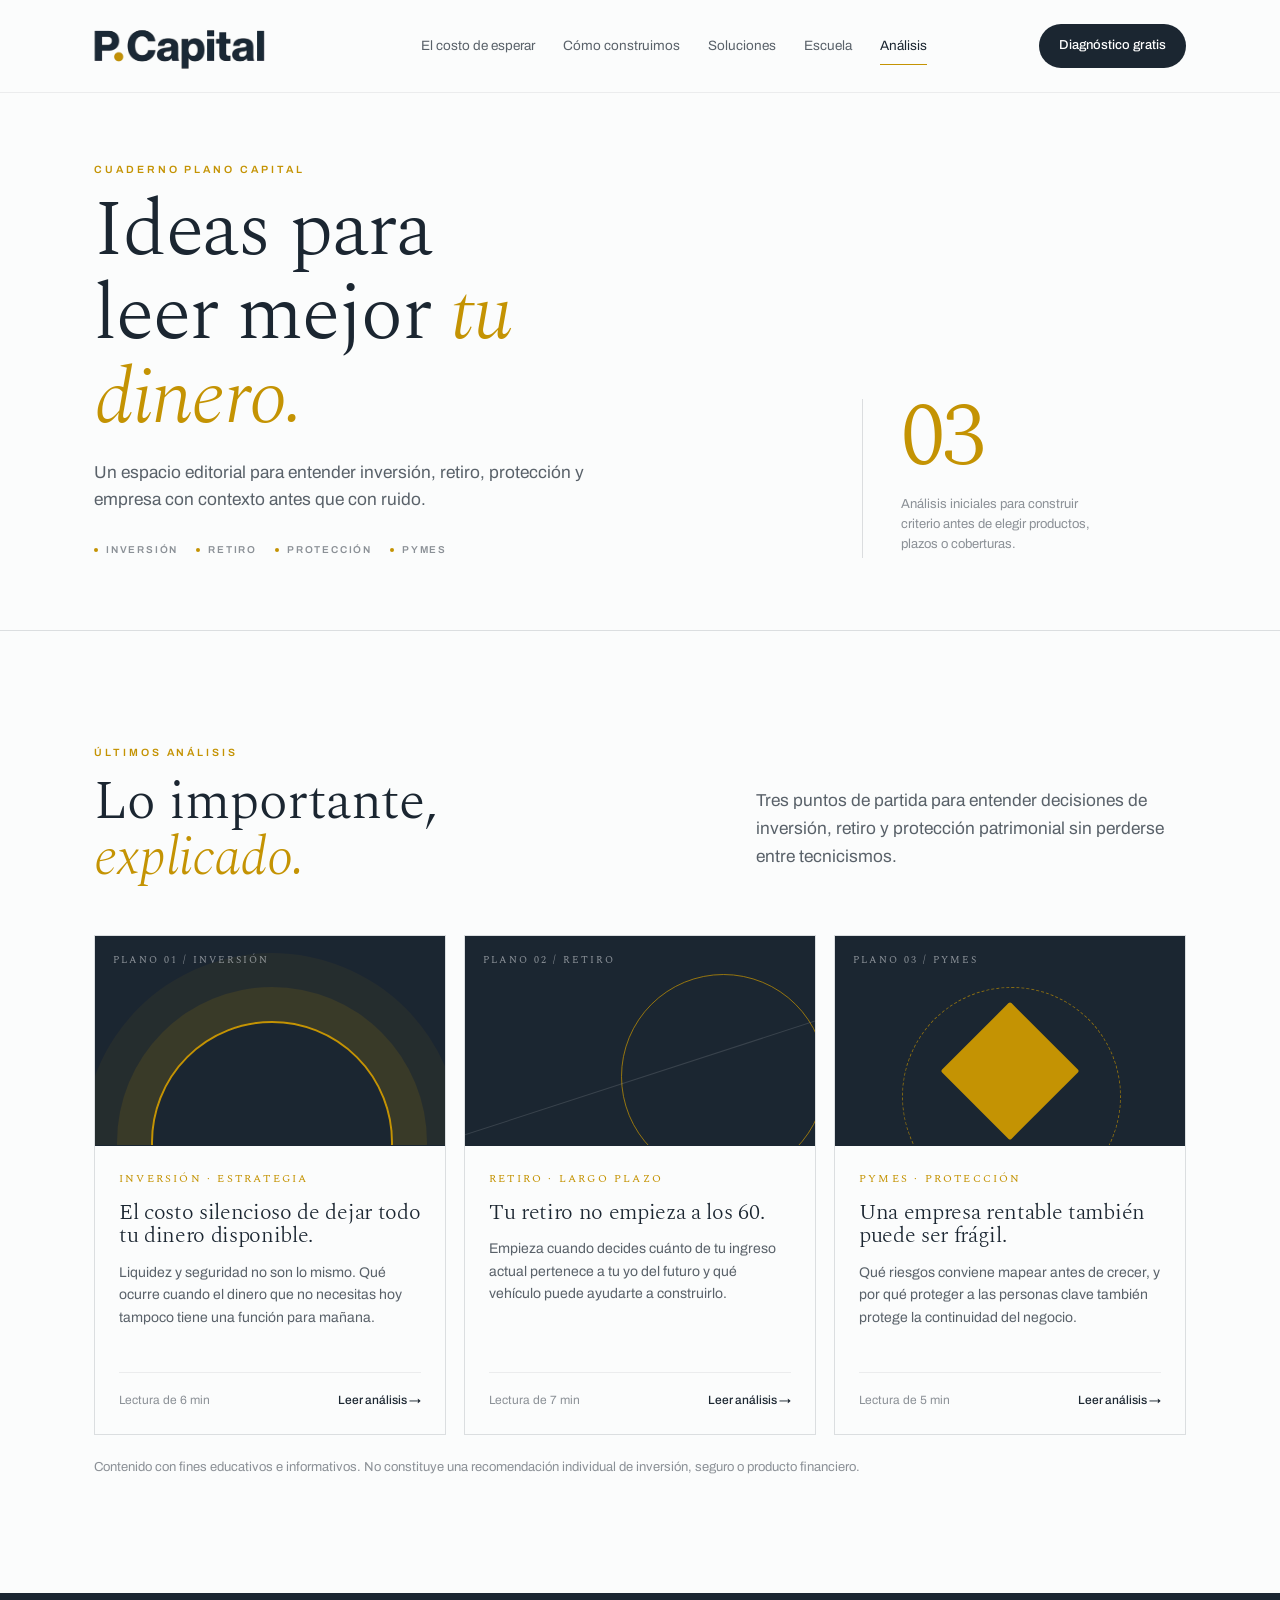
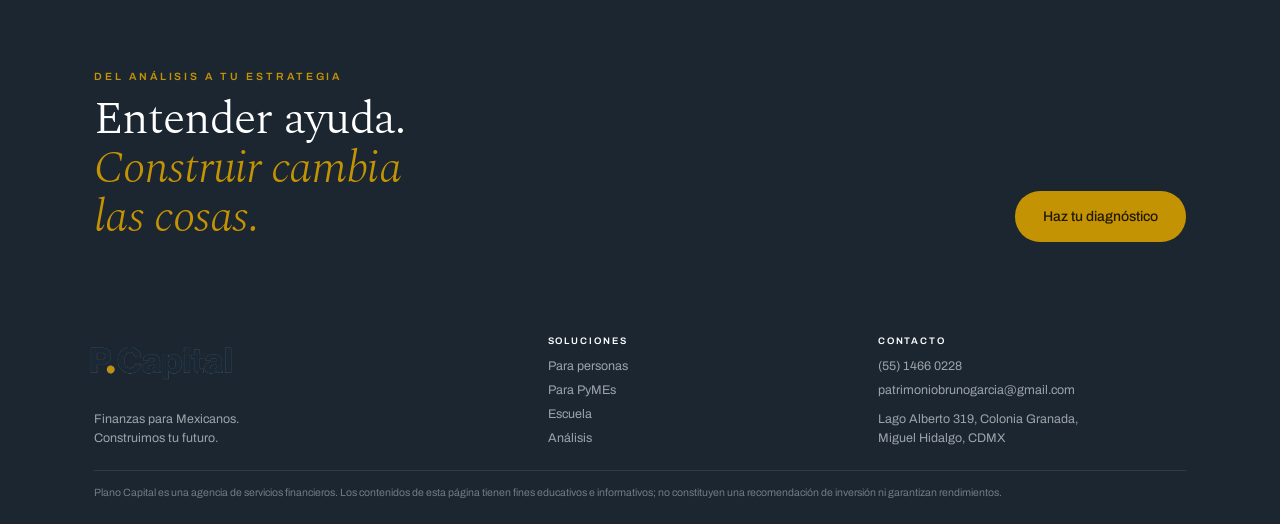
==== blog.html @ c5d5490f "chingos de updates" ====
<!DOCTYPE html>
<html lang="es-MX">
<head>
  <meta charset="utf-8">
  <meta name="viewport" content="width=device-width, initial-scale=1">
  <title>Blog — Plano Capital</title>
  <meta name="description" content="Ideas y análisis sobre inversión, retiro, protección y finanzas para PyMEs, explicados por Plano Capital.">
  <meta name="theme-color" content="#1B2631">

  <link rel="preconnect" href="https://fonts.googleapis.com">
  <link rel="preconnect" href="https://fonts.gstatic.com" crossorigin>
  <link href="https://fonts.googleapis.com/css2?family=Spectral:ital,wght@0,300;0,400;0,600;1,300&family=Archivo:wght@400;500;600&display=swap" rel="stylesheet">
  <link rel="stylesheet" href="src/css/styles.css">

  <!-- Estilos exclusivos de blog.html para no tocar styles.css -->
  <style>
    .blog-page { padding-top: 0; }

    /* HERO EDITORIAL: compacto, asimétrico y distinto al hero del index */
    .blog-hero {
      min-height: 430px;
      padding: clamp(118px, 13vw, 150px) 0 clamp(54px, 6vw, 72px);
      overflow: hidden;
      background: var(--papel);
      border-bottom: 1px solid var(--linea);
    }

    .blog-hero .wrap {
      position: relative;
      z-index: 2;
      display: grid;
      grid-template-columns: minmax(0, 1.15fr) minmax(260px, .55fr);
      gap: clamp(38px, 7vw, 100px);
      align-items: end;
    }

    .blog-hero-main { max-width: 760px; }

    .blog-hero h1 {
      margin: .14em 0 .22em;
      max-width: 11ch;
      font-size: clamp(46px, 6.2vw, 82px);
    }

    .blog-hero .lede {
      max-width: 52ch;
      margin: 0;
    }

    .blog-hero-side {
      border-left: 1px solid var(--linea);
      padding-left: clamp(24px, 3vw, 40px);
      padding-bottom: 4px;
    }

    .blog-hero-side .numero {
      display: block;
      font-family: var(--s);
      font-size: clamp(54px, 7vw, 88px);
      font-weight: 300;
      line-height: .9;
      color: var(--oro);
      letter-spacing: -.04em;
    }

    .blog-hero-side p {
      margin: 16px 0 0;
      max-width: 27ch;
      font-size: 13px;
      line-height: 1.55;
      color: var(--tinta-45);
    }

    .blog-topics {
      display: flex;
      flex-wrap: wrap;
      gap: 8px 18px;
      margin-top: 28px;
    }

    .blog-topics span {
      font-size: 10px;
      font-weight: 600;
      letter-spacing: .18em;
      text-transform: uppercase;
      color: var(--tinta-45);
    }

    .blog-topics span::before {
      content: "";
      display: inline-block;
      width: 4px;
      height: 4px;
      border-radius: 50%;
      background: var(--oro);
      margin-right: 8px;
      vertical-align: middle;
    }

    .blog-section { padding: clamp(66px, 8vw, 104px) 0; }

    .blog-heading {
      display: grid;
      grid-template-columns: 1fr minmax(260px, .72fr);
      gap: clamp(28px, 5vw, 72px);
      align-items: end;
    }

    .blog-heading .lede { justify-self: end; }

    /* GRID SIMÉTRICO: las tres cards tienen exactamente la misma geometría */
    .blog-grid {
      display: grid;
      grid-template-columns: repeat(3, minmax(0, 1fr));
      gap: 18px;
      margin-top: clamp(32px, 4vw, 48px);
    }

    .blog-card,
    .blog-card.featured {
      min-width: 0;
      min-height: 500px;
      background: var(--papel);
      border: 1px solid var(--linea);
      text-decoration: none;
      display: flex;
      flex-direction: column;
      overflow: hidden;
      transition:
        transform .35s var(--e),
        box-shadow .35s var(--e),
        background .35s;
    }

    .blog-card:hover {
      background: #fff;
      transform: translateY(-4px);
      box-shadow: 0 16px 34px rgba(27,38,49,.08);
    }

    .blog-visual,
    .blog-card.featured .blog-visual {
      height: 210px;
      min-height: 210px;
      position: relative;
      overflow: hidden;
      background: var(--tinta);
      border-bottom: 1px solid var(--linea);
    }

    .blog-visual::before,
    .blog-visual::after {
      content: "";
      position: absolute;
    }

    .blog-card:nth-child(1) .blog-visual::before {
      width: 68%; aspect-ratio: 1; left: 16%; bottom: -56%;
      border: 2px solid var(--oro);
      border-radius: 50%;
      box-shadow: 0 0 0 34px rgba(196,147,3,.12), 0 0 0 68px rgba(196,147,3,.06);
    }

    .blog-card:nth-child(2) .blog-visual::before {
      width: 58%; aspect-ratio: 1; right: -3%; top: 18%;
      border: 1px solid rgba(196,147,3,.72);
      border-radius: 50%;
    }

    .blog-card:nth-child(2) .blog-visual::after {
      width: 150%; height: 1px; left: -22%; top: 66%;
      background: rgba(255,255,255,.13);
      transform: rotate(-18deg);
    }

    .blog-card:nth-child(3) .blog-visual::before {
      width: 62%; aspect-ratio: 1; left: 19%; top: 24%;
      border: 1px dashed rgba(196,147,3,.65);
      border-radius: 50%;
    }

    .blog-card:nth-child(3) .blog-visual::after {
      width: 28%; aspect-ratio: 1; left: 36%; top: 41%;
      background: var(--oro);
      border-radius: 2px;
      transform: rotate(45deg);
    }

    .blog-label {
      position: absolute;
      left: 18px;
      top: 16px;
      z-index: 2;
      color: rgba(238,241,244,.54);
      font-family: var(--s);
      font-size: 10px;
      letter-spacing: .2em;
      text-transform: uppercase;
    }

    .blog-copy {
      padding: 24px;
      display: flex;
      flex-direction: column;
      flex: 1;
      gap: 10px;
    }

    .blog-cat {
      font-family: var(--s);
      font-size: 11px;
      letter-spacing: .2em;
      text-transform: uppercase;
      color: var(--oro);
    }

    .blog-copy h2,
    .blog-copy h3 {
      margin: 2px 0 0;
      font-size: clamp(21px, 1.7vw, 26px);
      line-height: 1.08;
    }

    .blog-copy p {
      margin: 4px 0 0;
      font-size: 14px;
      line-height: 1.62;
      color: var(--tinta-70);
    }

    .blog-foot {
      margin-top: auto;
      padding-top: 18px;
      display: flex;
      align-items: center;
      justify-content: space-between;
      gap: 12px;
      border-top: 1px solid var(--linea-s);
      font-size: 12px;
      color: var(--tinta-45);
    }

    .blog-read { color: var(--tinta); font-weight: 500; white-space: nowrap; }

    .blog-bridge { padding: clamp(48px, 5vw, 68px) 0; }
    .blog-bridge .wrap {
      display: grid;
      grid-template-columns: 1fr auto;
      gap: 38px;
      align-items: end;
    }
    .blog-bridge h2 { max-width: 15ch; font-size: clamp(30px, 3.6vw, 50px); }

    /* Footer más compacto solo en blog.html */
    body > footer {
      padding: 28px 0 22px;
    }

    body > footer .fg {
      gap: 22px;
      align-items: start;
    }

    body > footer .wordmark-logo {
      width: 178px;
    }

    body > footer p {
      font-size: 12.5px;
      line-height: 1.5;
      margin-bottom: 5px;
    }

    body > footer h5 {
      margin-bottom: 8px;
      font-size: 9.5px;
    }

    body > footer .legal {
      margin-top: 18px;
      padding-top: 14px;
      font-size: 10.5px;
      line-height: 1.6;
    }

    nav.nv a[aria-current="page"] {
      color: var(--tinta);
      position: relative;
    }
    nav.nv a[aria-current="page"]::after {
      content: "";
      position: absolute;
      left: 0;
      right: 0;
      bottom: -8px;
      height: 1px;
      background: var(--oro);
    }

    @media (max-width: 960px) {
      .blog-hero .wrap { grid-template-columns: 1fr .48fr; }
      .blog-heading { grid-template-columns: 1fr; }
      .blog-heading .lede { justify-self: start; }
      .blog-grid { grid-template-columns: 1fr 1fr; }
      .blog-card:nth-child(3) { grid-column: 1 / -1; }
      .blog-card:nth-child(3) { min-height: 440px; }
    }

    @media (max-width: 700px) {
      .blog-hero {
        min-height: 0;
        padding: 108px 0 48px;
      }
      .blog-hero .wrap { grid-template-columns: 1fr; gap: 30px; }
      .blog-hero h1 { font-size: clamp(42px, 13vw, 60px); }
      .blog-hero-side {
        border-left: 0;
        border-top: 1px solid var(--linea);
        padding: 22px 0 0;
        display: grid;
        grid-template-columns: auto 1fr;
        gap: 20px;
        align-items: end;
      }
      .blog-hero-side .numero { font-size: 54px; }
      .blog-hero-side p { margin: 0; }
      .blog-grid { grid-template-columns: 1fr; }
      .blog-card,
      .blog-card.featured,
      .blog-card:nth-child(3) { min-height: 0; grid-column: auto; }
      .blog-visual,
      .blog-card.featured .blog-visual { height: 190px; min-height: 190px; }
      .blog-bridge .wrap { grid-template-columns: 1fr; align-items: start; }
      body > footer { padding: 24px 0 18px; }
      nav.nv a[aria-current="page"]::after { display: none; }
    }
  </style>
</head>
<body>

<a class="flot on" id="flot" href="https://wa.me/525514660228?text=Hola%2C%20quiero%20una%20asesor%C3%ADa%20con%20Plano%20Capital." target="_blank" rel="noopener" aria-label="WhatsApp">
  <svg viewBox="0 0 24 24" aria-hidden="true"><path d="M12 2a10 10 0 0 0-8.7 15l-1.3 4.7 4.9-1.3A10 10 0 1 0 12 2zm5.3 14.2c-.2.6-1.2 1.2-1.7 1.2-.5 0-2.1-.2-4.4-2.2-2.3-2-2.9-3.6-3-4.1-.1-.5.4-1.5 1-1.7.2-.1.5 0 .7.3l.9 1.5c.1.2.1.4 0 .6l-.4.6c-.1.2-.1.4 0 .5.5.8 1.4 1.7 2.3 2.2.2.1.4.1.5-.1l.5-.6c.2-.2.4-.2.6-.1l1.6.8c.3.2.5.4.4.7z"></path></svg>
</a>

<header id="hd" class="fija">
  <div class="bar">
    <a href="index.html#inicio" class="wordmark" aria-label="Plano Capital — Inicio">
      <img src="src/img/icons/PlanoNavCapital.png" alt="Plano Capital" class="wordmark-logo">
    </a>

    <nav class="nv" id="nv">
      <a href="index.html#costo">El costo de esperar</a>
      <a href="index.html#arco">Cómo construimos</a>
      <a href="index.html#soluciones">Soluciones</a>
      <a href="index.html#escuela">Escuela</a>
      <a href="blog.html" aria-current="page">Análisis</a>
    </nav>

    <button class="mtg" id="mtg" aria-label="Menú" aria-expanded="false"><span></span><span></span><span></span></button>
    <a class="btn sm" href="index.html#diagnostico">Diagnóstico gratis</a>
  </div>
</header>

<main class="blog-page">
  <section class="blog-hero">
    <div class="wrap">
      <div class="blog-hero-main">
        <p class="ojo vis" data-rv>Cuaderno Plano Capital</p>
        <h1 class="vis" data-rv dl="1">Ideas para leer mejor <em>tu dinero.</em></h1>
        <p class="lede vis" data-rv dl="2">Un espacio editorial para entender inversión, retiro, protección y empresa con contexto antes que con ruido.</p>
        <div class="blog-topics vis" data-rv dl="3">
          <span>Inversión</span>
          <span>Retiro</span>
          <span>Protección</span>
          <span>PyMEs</span>
        </div>
      </div>
      <aside class="blog-hero-side vis" data-rv dl="2" aria-label="Edición actual">
        <span class="numero">03</span>
        <p>Análisis iniciales para construir criterio antes de elegir productos, plazos o coberturas.</p>
      </aside>
    </div>
  </section>

  <section class="blog-section" id="articulos">
    <div class="wrap">
      <div class="blog-heading">
        <div>
          <p class="ojo" data-rv>Últimos análisis</p>
          <h2 data-rv dl="1" style="margin:.22em 0 0;max-width:13ch">Lo importante, <em>explicado.</em></h2>
        </div>
        <p class="lede" data-rv dl="2">Tres puntos de partida para entender decisiones de inversión, retiro y protección patrimonial sin perderse entre tecnicismos.</p>
      </div>

      <div class="blog-grid">
        <a class="blog-card featured" href="#" data-rv>
          <div class="blog-visual"><span class="blog-label">Plano 01 / Inversión</span></div>
          <div class="blog-copy">
            <span class="blog-cat">Inversión · Estrategia</span>
            <h2>El costo silencioso de dejar todo tu dinero disponible.</h2>
            <p>Liquidez y seguridad no son lo mismo. Qué ocurre cuando el dinero que no necesitas hoy tampoco tiene una función para mañana.</p>
            <div class="blog-foot"><span>Lectura de 6 min</span><span class="blog-read">Leer análisis →</span></div>
          </div>
        </a>

        <a class="blog-card" href="#" data-rv dl="1">
          <div class="blog-visual"><span class="blog-label">Plano 02 / Retiro</span></div>
          <div class="blog-copy">
            <span class="blog-cat">Retiro · Largo plazo</span>
            <h3>Tu retiro no empieza a los 60.</h3>
            <p>Empieza cuando decides cuánto de tu ingreso actual pertenece a tu yo del futuro y qué vehículo puede ayudarte a construirlo.</p>
            <div class="blog-foot"><span>Lectura de 7 min</span><span class="blog-read">Leer análisis →</span></div>
          </div>
        </a>

        <a class="blog-card" href="#" data-rv dl="2">
          <div class="blog-visual"><span class="blog-label">Plano 03 / PyMEs</span></div>
          <div class="blog-copy">
            <span class="blog-cat">PyMEs · Protección</span>
            <h3>Una empresa rentable también puede ser frágil.</h3>
            <p>Qué riesgos conviene mapear antes de crecer, y por qué proteger a las personas clave también protege la continuidad del negocio.</p>
            <div class="blog-foot"><span>Lectura de 5 min</span><span class="blog-read">Leer análisis →</span></div>
          </div>
        </a>
      </div>

      <p class="min" style="margin-top:22px" data-rv dl="2">Contenido con fines educativos e informativos. No constituye una recomendación individual de inversión, seguro o producto financiero.</p>
    </div>
  </section>

  <section class="noche blog-bridge">
    <div class="wrap">
      <div>
        <p class="ojo" data-rv>Del análisis a tu estrategia</p>
        <h2 data-rv dl="1" style="margin:.22em 0 0">Entender ayuda. <em>Construir cambia las cosas.</em></h2>
      </div>
      <a class="btn oro" href="index.html#diagnostico" data-rv dl="2">Haz tu diagnóstico</a>
    </div>
  </section>
</main>

<footer>
  <div class="wrap">
    <div class="fg">
      <div>
        <a href="index.html#inicio" class="wordmark" aria-label="Plano Capital">
          <img src="src/img/icons/PlanoNavCapital.png" alt="Plano Capital" class="wordmark-logo">
        </a>
        <p style="margin-top:16px;max-width:32ch">Finanzas para Mexicanos.<br>Construimos tu futuro.</p>
      </div>
      <div>
        <h5>Soluciones</h5>
        <p><a href="index.html#soluciones">Para personas</a></p>
        <p><a href="index.html#soluciones">Para PyMEs</a></p>
        <p><a href="index.html#escuela">Escuela</a></p>
        <p><a href="blog.html">Análisis</a></p>
      </div>
      <div>
        <h5>Contacto</h5>
        <p><a href="https://wa.me/525514660228" target="_blank" rel="noopener">(55) 1466 0228</a></p>
        <p><a href="mailto:patrimoniobrunogarcia@gmail.com">patrimoniobrunogarcia@gmail.com</a></p>
        <p style="margin-top:10px">Lago Alberto 319, Colonia Granada,<br>Miguel Hidalgo, CDMX</p>
      </div>
    </div>
    <div class="legal">Plano Capital es una agencia de servicios financieros. Los contenidos de esta página tienen fines educativos e informativos; no constituyen una recomendación de inversión ni garantizan rendimientos.</div>
  </div>
</footer>

<script>
(function(){
  "use strict";
  var reduce = window.matchMedia("(prefers-reduced-motion: reduce)").matches;
  var h = document.getElementById("hd");
  var f = document.getElementById("flot");
  var m = document.getElementById("mtg");
  var ticking = false;

  function updateHeader(){
    var y = window.scrollY || 0;
    h.classList.toggle("fija", y > 28);
    if(f) f.classList.toggle("on", y > 360);
    ticking = false;
  }

  window.addEventListener("scroll", function(){
    if(!ticking){ ticking = true; requestAnimationFrame(updateHeader); }
  }, {passive:true});
  updateHeader();

  if(m){
    m.addEventListener("click", function(){
      var open = h.classList.toggle("abre");
      m.setAttribute("aria-expanded", open ? "true" : "false");
    });
  }

  document.querySelectorAll("nav.nv a").forEach(function(a){
    a.addEventListener("click", function(){
      h.classList.remove("abre");
      if(m) m.setAttribute("aria-expanded", "false");
    });
  });

  var targets = Array.prototype.slice.call(document.querySelectorAll("[data-rv]"));
  if(reduce){
    targets.forEach(function(el){ el.classList.add("vis"); });
  } else {
    function reveal(){
      var vh = window.innerHeight || 0;
      for(var i = targets.length - 1; i >= 0; i--){
        var r = targets[i].getBoundingClientRect();
        if(r.top < vh * .92 && r.bottom > -80){
          targets[i].classList.add("vis");
          targets.splice(i, 1);
        }
      }
    }
    window.addEventListener("scroll", reveal, {passive:true});
    window.addEventListener("resize", reveal);
    window.addEventListener("load", reveal);
    reveal();
  }
})();
</script>
</body>
</html>
---- src/css/styles.css ----
:root {
	--tinta: #1b2631;
	--petroleo: #154360;
	--oro: #c49303;
	--papel: #fbfcfc;
	--tinta-70: rgba(27, 38, 49, 0.72);
	--tinta-45: rgba(27, 38, 49, 0.5);
	--tinta-20: rgba(27, 38, 49, 0.16);
	--linea: rgba(27, 38, 49, 0.14);
	--linea-s: rgba(27, 38, 49, 0.07);
	--crema: #f4f1ea;
	--oro-t: rgba(196, 147, 3, 0.13);
	--s: "Spectral", Georgia, serif;
	--a: "Archivo", system-ui, -apple-system, sans-serif;
	--gut: clamp(20px, 5vw, 84px);
	--max: 1220px;
	--e: cubic-bezier(0.22, 0.61, 0.36, 1);
}
* {
	box-sizing: border-box;
}
html {
	-webkit-text-size-adjust: 100%;
	overscroll-behavior-x: contain;
}
html:focus-within {
	scroll-behavior: smooth;
}
body {
	margin: 0;
	background: var(--papel);
	color: var(--tinta);
	font-family: var(--a);
	font-weight: 400;
	font-size: clamp(16px, 1.02vw, 17px);
	line-height: 1.65;
	-webkit-font-smoothing: antialiased;
	overflow-x: hidden;
	overscroll-behavior-x: contain;
}
img {
	max-width: 100%;
	display: block;
	height: auto;
}
a {
	color: inherit;
}
button {
	font: inherit;
	color: inherit;
}
::selection {
	background: var(--oro);
	color: #fff;
}
:focus-visible {
	outline: 2px solid var(--petroleo);
	outline-offset: 3px;
	border-radius: 4px;
}
.noche :focus-visible {
	outline-color: var(--oro);
}

h1,
h2,
h3 {
	margin: 0;
	font-family: var(--s);
	font-weight: 300;
	line-height: 1.06;
	letter-spacing: -0.015em;
}
h1 {
	font-size: clamp(40px, 6.6vw, 92px);
}
h2 {
	font-size: clamp(30px, 4.2vw, 62px);
}
h3 {
	font-size: clamp(20px, 2vw, 28px);
	line-height: 1.2;
}
em {
	font-style: italic;
	color: var(--oro);
}
.lede {
	font-size: clamp(17px, 1.35vw, 21px);
	line-height: 1.6;
	color: var(--tinta-70);
	max-width: 46ch;
	font-weight: 400;
}
.ojo {
	font-family: var(--a);
	font-size: 10.5px;
	font-weight: 600;
	letter-spacing: 0.28em;
	text-transform: uppercase;
	color: var(--oro);
}
.min {
	font-size: 13px;
	line-height: 1.55;
	color: var(--tinta-45);
}
.wrap {
	max-width: var(--max);
	margin: 0 auto;
	padding: 0 var(--gut);
}
.pad {
	padding: clamp(80px, 10vw, 160px) 0;
}
section {
	position: relative;
}
.noche {
	background: var(--tinta);
	color: #eef1f4;
}
.noche h1,
.noche h2,
.noche h3 {
	color: #fff;
}
.noche .lede {
	color: rgba(238, 241, 244, 0.72);
}
.noche .min {
	color: rgba(238, 241, 244, 0.5);
}
.crema {
	background: var(--crema);
}

/* logotipo de texto — sustituir por <img> cuando tengas el archivo real */
.wordmark {
	display: inline-flex;
	align-items: baseline;
	gap: 8px;
	text-decoration: none;
	color: inherit;
	line-height: 1;
}

.wordmark-logo {
  display: block;

  width: 215px;
  max-width: none;
  height: auto;

  transform: translateX(-22px);
}

.wordmark b {
	font-family: var(--s);
	font-weight: 400;
	font-size: 21px;
	letter-spacing: 0.01em;
}
.wordmark span {
	width: 7px;
	height: 7px;
	border-radius: 50%;
	background: var(--oro);
	display: inline-block;
	margin-bottom: 2px;
}
footer .wordmark b {
	color: #fff;
	font-size: 24px;
}

[data-rv] {
	opacity: 0;
	transform: translateY(24px);
	transition:
		opacity 1s var(--e),
		transform 1.1s var(--e);
}
[data-rv].vis {
	opacity: 1;
	transform: none;
}
[data-rv][dl="1"] {
	transition-delay: 0.09s;
}
[data-rv][dl="2"] {
	transition-delay: 0.18s;
}
[data-rv][dl="3"] {
	transition-delay: 0.27s;
}

/* ── respaldo: marquesina de aseguradoras / afores ── */
/* ──────────────────────────────
   MARQUESINA DE LOGOS
────────────────────────────── */

.respaldo {
  padding:
    clamp(30px, 4vw, 46px)
    0
    clamp(34px, 4.6vw, 52px);

  background: var(--papel);

  border-top: 1px solid var(--linea-s);
  border-bottom: 1px solid var(--linea-s);

  overflow: hidden;
}

.respaldo .ojo {
  display: block;

  text-align: center;

  letter-spacing: 0.32em;
}


/* viewport */
.marquesina {
  position: relative;

  width: 100%;

  margin-top: 26px;

  overflow: hidden;

  -webkit-mask-image: linear-gradient(
    to right,
    transparent 0%,
    #000 7%,
    #000 93%,
    transparent 100%
  );

  mask-image: linear-gradient(
    to right,
    transparent 0%,
    #000 7%,
    #000 93%,
    transparent 100%
  );
}


/* pista completa */
.pista-m {
  display: flex;

  width: max-content;

  will-change: transform;

  animation:
    mover-logos
    28s
    linear
    infinite;
}


/* cada grupo */
.fila-m {
  display: flex;

  align-items: center;

  flex-shrink: 0;

  gap: clamp(46px, 6vw, 78px);

  /*
   * Este padding es IMPORTANTÍSIMO.
   * Es la separación entre CNSF y HDI
   * cuando comienza la siguiente vuelta.
   */
  padding-right: clamp(46px, 6vw, 78px);
}


/* logos */
.logo-m {
  display: block;

  flex: 0 0 auto;

  width: auto;

  height: clamp(28px, 3vw, 38px);

  max-width: 150px;

  object-fit: contain;

  filter: grayscale(1);

  opacity: 0.55;

  transition:
    filter 0.3s ease,
    opacity 0.3s ease;
}


.logo-m:hover {
  filter: grayscale(0);

  opacity: 1;
}


/*
 * YA NO usamos -50%.
 *
 * --ancho-logos lo calcula JavaScript
 * con el ancho REAL de la primera fila.
 */
@keyframes mover-logos {

  from {
    transform: translate3d(0, 0, 0);
  }

  to {
    transform:
      translate3d(
        calc(var(--ancho-logos) * -1px),
        0,
        0
      );
  }

}


/* pausa al hover */
.marquesina:hover .pista-m {
  animation-play-state: paused;
}


@media (max-width: 700px) {

  .marquesina {
    margin-top: 22px;

    -webkit-mask-image: linear-gradient(
      to right,
      transparent,
      #000 4%,
      #000 96%,
      transparent
    );

    mask-image: linear-gradient(
      to right,
      transparent,
      #000 4%,
      #000 96%,
      transparent
    );
  }

  .fila-m {
    gap: 34px;
    padding-right: 34px;
  }

  .logo-m {
    height: 27px;
    max-width: 125px;
  }

}


/* accesibilidad */
@media (prefers-reduced-motion: reduce) {

  .pista-m {
    animation: none;
    transform: none;
  }

  .marquesina {
    overflow-x: auto;

    -webkit-mask-image: none;
    mask-image: none;
  }

  .fila-m[aria-hidden="true"] {
    display: none;
  }

}

/* ── barra ── */
header {
  position: fixed;
  top: 0;
  left: 0;
  right: 0;
  z-index: 80;

  /* línea inferior siempre visible */
  box-shadow: 0 1px 0 var(--linea-s);

  transition:
    background 0.45s var(--e),
    backdrop-filter 0.45s var(--e);
}

header.fija {
  background: rgba(251, 252, 252, 0.9);
  backdrop-filter: saturate(180%) blur(18px);
}
header .bar {
	display: flex;
	align-items: center;
	justify-content: space-between;
	gap: 22px;
	max-width: var(--max);
	margin: 0 auto;
	padding: 14px var(--gut);
}
nav.nv {
	display: flex;
	gap: 28px;
}
nav.nv a {
	font-size: 13.5px;
	text-decoration: none;
	color: var(--tinta-70);
	transition: color 0.3s;
}
nav.nv a:hover {
	color: var(--tinta);
}
.btn {
	display: inline-flex;
	align-items: center;
	justify-content: center;
	gap: 9px;
	border: 0;
	border-radius: 2px;
	background: var(--tinta);
	color: #fff;
	text-decoration: none;
	padding: 14px 28px;
	font-size: 14px;
	font-weight: 500;
	cursor: pointer;
	white-space: nowrap;
	transition:
		background 0.3s,
		transform 0.3s var(--e);
}
.btn:hover {
	background: var(--petroleo);
	transform: translateY(-1px);
}
.btn.oro {
	background: var(--oro);
	color: #201800;
  border-radius: 25px;
}
.btn.oro:hover {
	background: #ac8003;
}
.btn.linea {
	background: transparent;
	color: var(--tinta);
	box-shadow: inset 0 0 0 1px var(--tinta-20);
  border-radius: 25px;
}
.btn.linea:hover {
	background: rgba(27, 38, 49, 0.05);
	transform: none;
}
.noche .btn.linea {
	color: #fff;
	box-shadow: inset 0 0 0 1px rgba(255, 255, 255, 0.24);
}
.btn.sm {
	padding: 11px 20px;
	font-size: 13px;
  border-radius: 25px;
}
/* target táctil 44px real, aunque el botón se vea igual */
.mtg {
	display: none;
	background: none;
	border: 0;
	padding: 12px;
	margin: -12px;
	cursor: pointer;
	position: relative;
	min-width: 44px;
	min-height: 44px;
}
.mtg span {
	display: block;
	width: 20px;
	height: 1.5px;
	background: var(--tinta);
	margin: 4.5px auto;
	transition:
		transform 0.3s var(--e),
		opacity 0.2s;
}
header.abre .mtg span:nth-child(1) {
	transform: translateY(6px) rotate(45deg);
}
header.abre .mtg span:nth-child(2) {
	opacity: 0;
}
header.abre .mtg span:nth-child(3) {
	transform: translateY(-6px) rotate(-45deg);
}

/* ── HERO ── */

.hero {
  position: relative;

  min-height: 100svh;

  display: flex;
  align-items: center;

  overflow: hidden;

  padding:
    clamp(96px, 12vh, 140px)
    0
    clamp(70px, 9vh, 110px);
}


/* ─────────────────────────────
   IMAGEN REAL DEL ARCO
───────────────────────────── */

.hero-arco {
  position: absolute;

  top: 48%;
  right: -4%;

  width: min(700px, 43vw);

  transform: translateY(-43%);

  z-index: 0;

  pointer-events: none;
}

.hero-arco img {
  display: block;

  width: 100%;
  height: auto;

  max-width: none;
}


/* ─────────────────────────────
   PROTECCIÓN DEL TEXTO
───────────────────────────── */

.hero::after {
  content: "";

  position: absolute;
  inset: 0;

  z-index: 1;

  pointer-events: none;

  background: radial-gradient(
    58% 70% at 24% 50%,
    rgba(251, 252, 252, 0.96) 0%,
    rgba(251, 252, 252, 0.72) 44%,
    rgba(251, 252, 252, 0) 76%
  );
}


/* ─────────────────────────────
   CONTENIDO
───────────────────────────── */

.hero .wrap {
  position: relative;

  z-index: 2;

  width: 100%;
}


.hero h1 {
  max-width: 12ch;

  margin: 0.16em 0 0.3em;
}


.hero .lede {
  max-width: 43ch;
}


/* ─────────────────────────────
   CTA
───────────────────────────── */

.hero .cta {
  display: flex;

  flex-wrap: wrap;

  gap: 12px;

  margin-top: clamp(26px, 3vw, 36px);
}


/* ─────────────────────────────
   SELLO
───────────────────────────── */

.hero .sello {
  width: min(100%, 900px);

  margin-top: clamp(30px, 4vw, 46px);

  padding-top: 20px;

  border-top: 1px solid var(--linea);

  display: grid;

  grid-template-columns:
    repeat(3, minmax(0, 1fr));

  gap: 0;
}


.hero .sello > div {
  min-width: 0;

  padding:
    0
    clamp(18px, 2.4vw, 30px);
}


.hero .sello > div:first-child {
  padding-left: 0;
}


.hero .sello > div:last-child {
  padding-right: 0;
}


.hero .sello > div + div {
  border-left:
    1px solid
    var(--linea);
}


.hero .sello div b {
  display: block;

  font-family: var(--s);
  font-weight: 300;

  font-size:
    clamp(20px, 1.8vw, 26px);

  line-height: 1.15;

  color: var(--tinta);
}


.hero .sello div span {
  display: block;

  margin-top: 7px;

  max-width: 29ch;

  font-size: 12px;

  line-height: 1.5;

  color: var(--tinta-45);
}


/* ══════════════════════════════
   LAPTOP
══════════════════════════════ */

@media (min-width: 861px) and (max-width: 1199px) {

  .hero-arco {
    top: 46%;

    right: -13%;

    width: 57vw;

    transform: translateY(-42%);
  }


  .hero .sello {
    width: min(100%, 780px);
  }

}


/* ══════════════════════════════
   MOBILE
══════════════════════════════ */

@media (max-width: 860px) {

  .hero {
    padding:
      110px
      0
      72px;
  }


  .hero-arco {
    top: 38%;

    right: -30%;

    width: 80vw;

    transform: none;

    opacity: 0.16;
  }


  .hero .lede {
    max-width: 100%;
  }


  .hero .sello {
    width: 100%;

    grid-template-columns:
      repeat(3, minmax(0, 1fr));

    margin-top: 30px;
  }


  .hero .sello > div {
    padding: 0 16px;
  }


  .hero .sello > div:first-child {
    padding-left: 0;
  }


  .hero .sello > div:last-child {
    padding-right: 0;
  }


  .hero .sello div b {
    font-size:
      clamp(17px, 4.6vw, 21px);
  }


  .hero .sello div span {
    font-size: 11px;

    line-height: 1.5;
  }

}


/* ══════════════════════════════
   MOBILE PEQUEÑO
══════════════════════════════ */

@media (max-width: 420px) {

  .hero .sello > div {
    padding: 0 10px;
  }


  .hero .sello div b {
    font-size: 17px;
  }


  .hero .sello div span {
    font-size: 10.5px;
  }

}

/* ── el arco: carrusel horizontal ── */
.constr {
	overflow: hidden;
}
.constr .intro {
	max-width: 56ch;
}
.constr .carrusel {
	display: grid;
	grid-template-columns: 0.92fr 1.08fr;
	gap: clamp(28px, 4vw, 64px);
	align-items: center;
	margin-top: clamp(34px, 4vw, 52px);
}
.constr .cArco {
	min-width: 0;
}
.constr canvas {
	width: 100%;
	height: clamp(220px, 42vw, 480px);
	display: block;
}
.constr .cTxt {
	position: relative;
	display: flex;
	align-items: center;
	gap: 14px;
	min-width: 0;
}
.constr .pista {
	flex: 1;
	overflow: hidden;
	touch-action: pan-y;
	cursor: grab;
	min-width: 0;
	border-radius: 2px;
}
.constr .pista:active {
	cursor: grabbing;
}
.constr .pista:focus-visible {
	outline-offset: 6px;
}
.constr .rieles {
	display: flex;
	transition: transform 0.5s var(--e);
	will-change: transform;
}
.constr .paso {
	flex: 0 0 100%;
	min-width: 0;
	padding: 2px 2px;
	min-height: 172px;
	user-select: none;
}
.constr .paso h3 {
	margin-bottom: 10px;
}
.constr .paso p {
	color: rgba(238, 241, 244, 0.72);
	margin: 0;
	font-size: 16.5px;
	max-width: 40ch;
}
.constr .idx {
	font-family: var(--s);
	font-size: 12px;
	letter-spacing: 0.24em;
	color: var(--oro);
	display: block;
	margin-bottom: 12px;
}
.constr .flecha {
	flex: 0 0 auto;
	width: 44px;
	height: 44px;
	border-radius: 999px;
	border: 1px solid rgba(255, 255, 255, 0.2);
	background: rgba(255, 255, 255, 0.04);
	color: #fff;
	font-size: 19px;
	cursor: pointer;
	display: flex;
	align-items: center;
	justify-content: center;
	transition:
		background 0.25s,
		border-color 0.25s,
		opacity 0.25s;
}
.constr .flecha:hover {
	background: rgba(196, 147, 3, 0.2);
	border-color: var(--oro);
}
.constr .flecha:disabled {
	opacity: 0.22;
	cursor: default;
}
.constr .puntos {
	display: flex;
	gap: 9px;
	margin-top: clamp(26px, 3.4vw, 38px);
}
.constr .puntos button {
	width: 7px;
	height: 7px;
	border-radius: 999px;
	border: 0;
	background: rgba(255, 255, 255, 0.22);
	cursor: pointer;
	padding: 0;
	transition:
		width 0.3s,
		background 0.3s;
}
.constr .puntos button.on {
	background: var(--oro);
	width: 24px;
}
.constr .arrastre {
	margin-top: 14px;
	font-size: 12px;
	color: rgba(238, 241, 244, 0.4);
	display: flex;
	align-items: center;
	gap: 8px;
}
.constr .arrastre svg {
	width: 15px;
	height: 15px;
	flex: 0 0 auto;
}
@media (max-width: 860px) {
	.constr .carrusel {
		grid-template-columns: 1fr;
		margin-top: 26px;
		gap: 22px;
	}
	.constr canvas {
		height: clamp(180px, 50vw, 300px);
	}
	.constr .flecha {
		width: 38px;
		height: 38px;
		font-size: 16px;
	}
	.constr .paso {
		min-height: 150px;
	}
}

/* ── calculadora ── */
.calc {
	display: grid;
	grid-template-columns: 0.9fr 1.1fr;
	gap: clamp(28px, 4vw, 64px);
	align-items: center;
	margin-top: clamp(30px, 4vw, 50px);
}
.calc > * {
	min-width: 0;
}
.mandos {
	display: grid;
	gap: 24px;
}
.mandos .fl {
	display: flex;
	justify-content: space-between;
	align-items: baseline;
	margin-bottom: 9px;
}
.mandos .fl span {
	font-size: 13.5px;
	color: var(--tinta-70);
}
.mandos .fl b {
	font-family: var(--s);
	font-weight: 400;
	font-size: clamp(19px, 1.9vw, 25px);
}
.mandos label {
	display: block;
	padding: 10px 0;
	margin: -10px 0;
}
input[type="range"] {
	-webkit-appearance: none;
	appearance: none;
	width: 100%;
	height: 4px;
	border-radius: 99px;
	touch-action: pan-y;
	background: linear-gradient(
		90deg,
		var(--oro) var(--p, 50%),
		var(--tinta-20) var(--p, 50%)
	);
	outline: none;
}
input[type="range"]::-webkit-slider-thumb {
	-webkit-appearance: none;
	width: 24px;
	height: 24px;
	border-radius: 50%;
	background: var(--papel);
	box-shadow:
		0 1px 8px rgba(27, 38, 49, 0.28),
		inset 0 0 0 1.5px var(--oro);
	cursor: pointer;
}
input[type="range"]::-moz-range-thumb {
	width: 24px;
	height: 24px;
	border: 0;
	border-radius: 50%;
	background: var(--papel);
	box-shadow:
		0 1px 8px rgba(27, 38, 49, 0.28),
		inset 0 0 0 1.5px var(--oro);
	cursor: pointer;
}
.grafo {
	position: relative;
	background: var(--tinta);
	border-radius: 3px;
	padding: clamp(20px, 2.6vw, 32px);
	color: #fff;
}
.grafo canvas {
	width: 100%;
	height: clamp(220px, 26vw, 330px);
	display: block;
}
.grafo .res {
	display: grid;
	grid-template-columns: 1fr 1fr;
	gap: 18px;
	margin-top: 20px;
	padding-top: 18px;
	border-top: 1px solid rgba(255, 255, 255, 0.14);
}
.grafo .res small {
	display: block;
	font-size: 10.5px;
	letter-spacing: 0.18em;
	text-transform: uppercase;
	color: rgba(238, 241, 244, 0.5);
	margin-bottom: 5px;
}
.grafo .res b {
	font-family: var(--s);
	font-weight: 300;
	font-size: clamp(22px, 2.5vw, 32px);
	line-height: 1;
}
.grafo .res .oroT {
	color: var(--oro);
}
.brecha {
	margin-top: 18px;
	padding: 16px 18px;
	border-radius: 3px;
	background: var(--oro-t);
	border-left: 2px solid var(--oro);
	font-size: 15px;
}
.brecha b {
	color: var(--oro);
}

/* ── productos ── */
.tabs {
	display: flex;
	gap: 6px;
	margin-top: clamp(26px, 3vw, 40px);
	border-bottom: 1px solid var(--linea);
}
.tabs button {
	background: none;
	border: 0;
	padding: 13px 20px;
	font-size: 14.5px;
	color: var(--tinta-45);
	cursor: pointer;
	border-bottom: 2px solid transparent;
	margin-bottom: -1px;
	transition:
		color 0.3s,
		border-color 0.3s;
}
.tabs button[aria-selected="true"] {
	color: var(--tinta);
	border-bottom-color: var(--oro);
}
.prods {
	display: grid;
	grid-template-columns: repeat(3, 1fr);
	gap: 1px;
	background: var(--linea);
	border: 1px solid var(--linea);
	margin-top: clamp(24px, 3vw, 36px);
}
.prod {
	background: var(--papel);
	padding: clamp(22px, 2.6vw, 32px);
	display: flex;
	flex-direction: column;
	gap: 9px;
	min-height: 190px;
	transition: background 0.35s;
}
.prod:hover {
	background: #fff;
}
.prod .n {
	font-family: var(--s);
	font-size: 11px;
	letter-spacing: 0.2em;
	color: var(--oro);
}
.prod h3 {
	font-size: clamp(18px, 1.6vw, 22px);
}
.prod p {
	margin: 0;
	font-size: 14.5px;
	color: var(--tinta-70);
}
.oculto {
	display: none;
}

/* ── diagnóstico ── */
.diag {
	display: grid;
	grid-template-columns: 1fr 1fr;
	gap: clamp(28px, 4vw, 64px);
	align-items: center;
	margin-top: clamp(30px, 4vw, 50px);
}
.diag > * {
	min-width: 0;
}
.marca {
	display: flex;
	gap: 5px;
	margin-bottom: 24px;
}
.marca i {
	height: 2px;
	flex: 1;
	background: rgba(255, 255, 255, 0.2);
	transition: background 0.4s;
}
.marca i.on {
	background: var(--oro);
}
.opc {
	display: grid;
	gap: 9px;
	margin-top: 20px;
}
.opc button {
	background: rgba(255, 255, 255, 0.05);
	border: 1px solid rgba(255, 255, 255, 0.14);
	border-radius: 2px;
	padding: 15px 18px;
	text-align: left;
	font-size: 15.5px;
	color: #fff;
	cursor: pointer;
	transition: all 0.3s var(--e);
}
.opc button:hover {
	background: rgba(196, 147, 3, 0.16);
	border-color: var(--oro);
	transform: translateX(4px);
}
.et {
	display: none;
}
.et.on {
	display: block;
	animation: sube 0.5s var(--e) both;
}
@keyframes sube {
	from {
		opacity: 0;
		transform: translateY(12px);
	}
	to {
		opacity: 1;
		transform: none;
	}
}
.plano {
	background: rgba(255, 255, 255, 0.05);
	border: 1px solid rgba(255, 255, 255, 0.14);
	border-radius: 3px;
	padding: clamp(22px, 3vw, 34px);
	position: relative;
}
.plano canvas {
	position: absolute;
	inset: 0;
	width: 100%;
	height: 100%;
	opacity: 0.5;
	pointer-events: none;
}
.plano .adentro {
	position: relative;
	z-index: 2;
}
.plano ul {
	list-style: none;
	margin: 16px 0 0;
	padding: 0;
	display: grid;
	gap: 11px;
}
.plano li {
	display: grid;
	grid-template-columns: auto 1fr;
	gap: 11px;
	font-size: 15.5px;
	color: rgba(238, 241, 244, 0.85);
}
.plano li i {
	color: var(--oro);
	font-style: normal;
}
.campo {
	margin-bottom: 14px;
}
.campo label {
	display: block;
	font-size: 10.5px;
	font-weight: 600;
	letter-spacing: 0.16em;
	text-transform: uppercase;
	color: rgba(238, 241, 244, 0.5);
	margin-bottom: 7px;
}
input[type="text"],
input[type="tel"],
input[type="email"],
textarea,
select {
	width: 100%;
	padding: 13px 15px;
	border: 0;
	border-radius: 2px;
	background: rgba(255, 255, 255, 0.06);
	box-shadow: inset 0 0 0 1px rgba(255, 255, 255, 0.16);
	color: #fff;
	font: inherit;
	font-size: 16px;
}
input:focus,
textarea:focus,
select:focus {
	outline: none;
	box-shadow: inset 0 0 0 1px var(--oro);
}
select option {
	color: #1b2631;
}
.d2 {
	display: grid;
	grid-template-columns: 1fr 1fr;
	gap: 14px;
}

/* ── escuela ── */
.lecs {
	display: grid;
	grid-template-columns: repeat(3, 1fr);
	gap: clamp(16px, 2vw, 24px);
	margin-top: clamp(28px, 3.4vw, 44px);
}
.lec {
	background: var(--papel);
	border: 1px solid var(--linea);
	border-radius: 3px;
	overflow: hidden;
	display: flex;
	flex-direction: column;
	transition:
		transform 0.4s var(--e),
		box-shadow 0.4s;
	text-decoration: none;
}
.lec:hover {
	transform: translateY(-4px);
	box-shadow: 0 18px 40px rgba(27, 38, 49, 0.1);
}
.lec .cab {
	aspect-ratio: 16/9;
	position: relative;
	background: var(--tinta);
	overflow: hidden;
}
.lec .cab canvas {
	position: absolute;
	inset: 0;
	width: 100%;
	height: 100%;
}
.lec .cab span {
	position: absolute;
	left: 16px;
	bottom: 14px;
	z-index: 2;
	font-family: var(--s);
	font-size: 11px;
	letter-spacing: 0.2em;
	color: var(--oro);
}
.lec .cu {
	padding: 20px 22px 24px;
	display: flex;
	flex-direction: column;
	gap: 8px;
	flex: 1;
}
.lec p {
	margin: 0;
	font-size: 14.5px;
	color: var(--tinta-70);
}
.lec .pie {
	margin-top: auto;
	padding-top: 14px;
	font-size: 12.5px;
	color: var(--tinta-45);
	display: flex;
	justify-content: space-between;
}

/* ── artículos ── */
.arts {
	display: grid;
	grid-template-columns: 1.4fr 1fr 1fr;
	gap: 1px;
	background: var(--linea);
	border: 1px solid var(--linea);
	margin-top: clamp(28px, 3.4vw, 44px);
}
.art {
	background: var(--papel);
	padding: clamp(22px, 2.6vw, 32px);
	display: flex;
	flex-direction: column;
	gap: 10px;
	text-decoration: none;
	transition: background 0.35s;
}
.art:hover {
	background: #fff;
}
.art .cat {
	font-family: var(--s);
	font-size: 11px;
	letter-spacing: 0.2em;
	color: var(--oro);
}
.art h3 {
	font-size: clamp(18px, 1.7vw, 25px);
}
.art p {
	margin: 0;
	font-size: 14.5px;
	color: var(--tinta-70);
}
.art .pie {
	margin-top: auto;
	padding-top: 14px;
	font-size: 12.5px;
	color: var(--tinta-45);
}

/* ── ecosistema ── */
.eco {
	display: grid;
	grid-template-columns: 1fr 1fr;
	gap: clamp(28px, 4vw, 72px);
	align-items: center;
}
.eco > * {
	min-width: 0;
}
.eco .cita {
	font-family: var(--s);
	font-size: clamp(20px, 2.2vw, 30px);
	font-weight: 300;
	line-height: 1.35;
	font-style: italic;
}
.pilares {
	display: grid;
	gap: 1px;
	background: var(--linea);
	border: 1px solid var(--linea);
	margin-top: clamp(26px, 3vw, 40px);
}
.pilar {
	background: var(--papel);
	padding: 22px 24px;
	display: grid;
	grid-template-columns: auto 1fr;
	gap: 18px;
	align-items: baseline;
}
.pilar b {
	font-family: var(--s);
	font-size: 12px;
	letter-spacing: 0.2em;
	color: var(--oro);
}
.pilar span {
	font-size: 15.5px;
	color: var(--tinta-70);
}

footer {
	background: var(--tinta);
	color: rgba(238, 241, 244, 0.62);
	padding: clamp(34px, 4vw, 60px) 0;
	font-size: 14px;
}
.fg {
	display: grid;
	grid-template-columns: 1.4fr 1fr 1fr;
	gap: 28px;
}
footer h5 {
	margin: 0 0 12px;
	font-size: 10.5px;
	letter-spacing: 0.2em;
	text-transform: uppercase;
	color: #fff;
	font-weight: 600;
}
footer p {
	margin: 0 0 7px;
}
footer a {
	text-decoration: none;
}
footer a:hover {
	color: #fff;
}
.legal {
	margin-top: 30px;
	padding-top: 20px;
	border-top: 1px solid rgba(255, 255, 255, 0.1);
	font-size: 11.5px;
	line-height: 1.75;
	color: rgba(238, 241, 244, 0.42);
}

.flot {
	position: fixed;
	right: clamp(16px, 2.4vw, 26px);
	bottom: clamp(16px, 2.4vw, 26px);
	z-index: 90;
	width: 54px;
	height: 54px;
	border-radius: 999px;
	background: #25a75a;
	display: flex;
	align-items: center;
	justify-content: center;
	box-shadow: 0 12px 28px rgba(37, 167, 90, 0.32);
	opacity: 0;
	pointer-events: none;
	transition: opacity 0.4s;
}
.flot.on {
	opacity: 1;
	pointer-events: auto;
}
.flot svg {
	width: 25px;
	height: 25px;
	fill: #fff;
}

@media (max-width: 960px) {
	.calc,
	.diag,
	.eco {
		grid-template-columns: 1fr;
	}
	.prods,
	.lecs {
		grid-template-columns: 1fr 1fr;
	}
	.arts {
		grid-template-columns: 1fr;
	}
	.fg {
		grid-template-columns: 1fr 1fr;
	}
}
@media (max-width: 700px) {
	nav.nv {
		display: none;
	}
	.mtg {
		display: block;
	}
	header.abre nav.nv {
		display: flex;
		position: absolute;
		top: 100%;
		left: 0;
		right: 0;
		flex-direction: column;
		gap: 0;
		background: rgba(251, 252, 252, 0.98);
		backdrop-filter: blur(18px);
		padding: 6px var(--gut) 20px;
	}
	header.abre nav.nv a {
		padding: 14px 0;
		border-bottom: 1px solid var(--linea-s);
		font-size: 16px;
		min-height: 44px;
		display: flex;
		align-items: center;
	}
	/* antes: en móvil el botón "Diagnóstico gratis" del header desaparecía y solo quedaba
     el gancho flotante de WhatsApp; ahora se conserva una versión reducida junto al menú */
	header .btn.sm {
		padding: 9px 14px;
		font-size: 12.5px;
	}
	.prods,
	.lecs {
		grid-template-columns: 1fr;
	}
	.d2 {
		grid-template-columns: 1fr;
	}
	.fg {
		grid-template-columns: 1fr;
	}
}
@media (max-width: 380px) {
	header .btn.sm {
		display: none;
	}
}
@media (prefers-reduced-motion: reduce) {
	*,
	*::before,
	*::after {
		animation-duration: 0.001ms !important;
		transition-duration: 0.001ms !important;
	}
	html:focus-within {
		scroll-behavior: auto;
	}
}


/* ─────────────────────────────
   SOLUCIONES — PERSONAS / PYMES
───────────────────────────── */

.soluciones-duales {
  overflow: hidden;
}

.soluciones-head {
  display: grid;
  grid-template-columns: 1fr 0.85fr;
  align-items: end;
  gap: clamp(30px, 6vw, 90px);
  margin-bottom: clamp(42px, 6vw, 72px);
}

.soluciones-head h2 {
  margin-top: .24em;
  max-width: 12ch;
}

.soluciones-head .lede {
  margin: 0;
  max-width: 42ch;
}


/* dos mundos bien diferenciados */

.soluciones-grid {
  display: grid;
  grid-template-columns: repeat(2, minmax(0, 1fr));
  border: 1px solid var(--linea);
}


/* bloque */

.solucion-bloque {
  position: relative;
  display: flex;
  flex-direction: column;

  min-width: 0;

  padding: clamp(28px, 4vw, 50px);

  background: var(--papel);
}

.solucion-bloque + .solucion-bloque {
  border-left: 1px solid var(--linea);
}


/* PyMEs ligeramente contrastado */

.solucion-pymes {
  background: var(--crema);
}


/* cabecera */

.solucion-cabecera {
  display: grid;
  grid-template-columns: auto 1fr;
  gap: 22px;

  padding-bottom: clamp(26px, 3vw, 36px);
  border-bottom: 1px solid var(--linea);
}

.solucion-num {
  font-family: var(--s);
  font-size: 12px;
  color: var(--oro);
  letter-spacing: .18em;
}

.solucion-label {
  display: block;

  margin-bottom: 8px;

  font-size: 10px;
  font-weight: 600;

  letter-spacing: .22em;
  text-transform: uppercase;

  color: var(--oro);
}

.solucion-cabecera h3 {
  font-size: clamp(32px, 3.5vw, 50px);
  margin-bottom: 14px;
}

.solucion-cabecera p {
  margin: 0;

  max-width: 38ch;

  color: var(--tinta-70);

  font-size: 15px;
  line-height: 1.6;
}


/* servicios */

.solucion-lista {
  margin-top: 10px;
}

.solucion-item {
  display: grid;
  grid-template-columns: 34px 1fr;

  column-gap: 14px;

  padding: 20px 0;

  border-bottom: 1px solid var(--linea-s);
}

.solucion-item > span {
  grid-row: 1 / 3;

  padding-top: 4px;

  font-family: var(--s);
  font-size: 10px;

  letter-spacing: .14em;

  color: var(--oro);
}

.solucion-item h4 {
  margin: 0;

  font-family: var(--s);
  font-size: clamp(18px, 1.6vw, 22px);
  font-weight: 300;

  line-height: 1.2;
}

.solucion-item p {
  margin: 6px 0 0;

  font-size: 13.5px;
  line-height: 1.5;

  color: var(--tinta-45);
}


/* CTA */

.solucion-link {
  display: inline-flex;
  align-items: center;

  align-self: flex-start;

  margin-top: 28px;

  padding-bottom: 4px;

  font-size: 13px;
  font-weight: 500;

  text-decoration: none;

  border-bottom: 1px solid var(--oro);

  transition:
    color .3s,
    gap .3s;
}

.solucion-link:hover {
  color: var(--oro);
}


/* responsive */

@media (max-width: 800px) {

  .soluciones-head {
    grid-template-columns: 1fr;
    gap: 20px;
  }

  .soluciones-grid {
    grid-template-columns: 1fr;
  }

  .solucion-bloque + .solucion-bloque {
    border-left: 0;
    border-top: 1px solid var(--linea);
  }

}


@media (max-width: 480px) {

  .solucion-bloque {
    padding: 26px 22px;
  }

  .solucion-cabecera {
    grid-template-columns: 1fr;
    gap: 8px;
  }

  .solucion-cabecera h3 {
    font-size: 34px;
  }

}
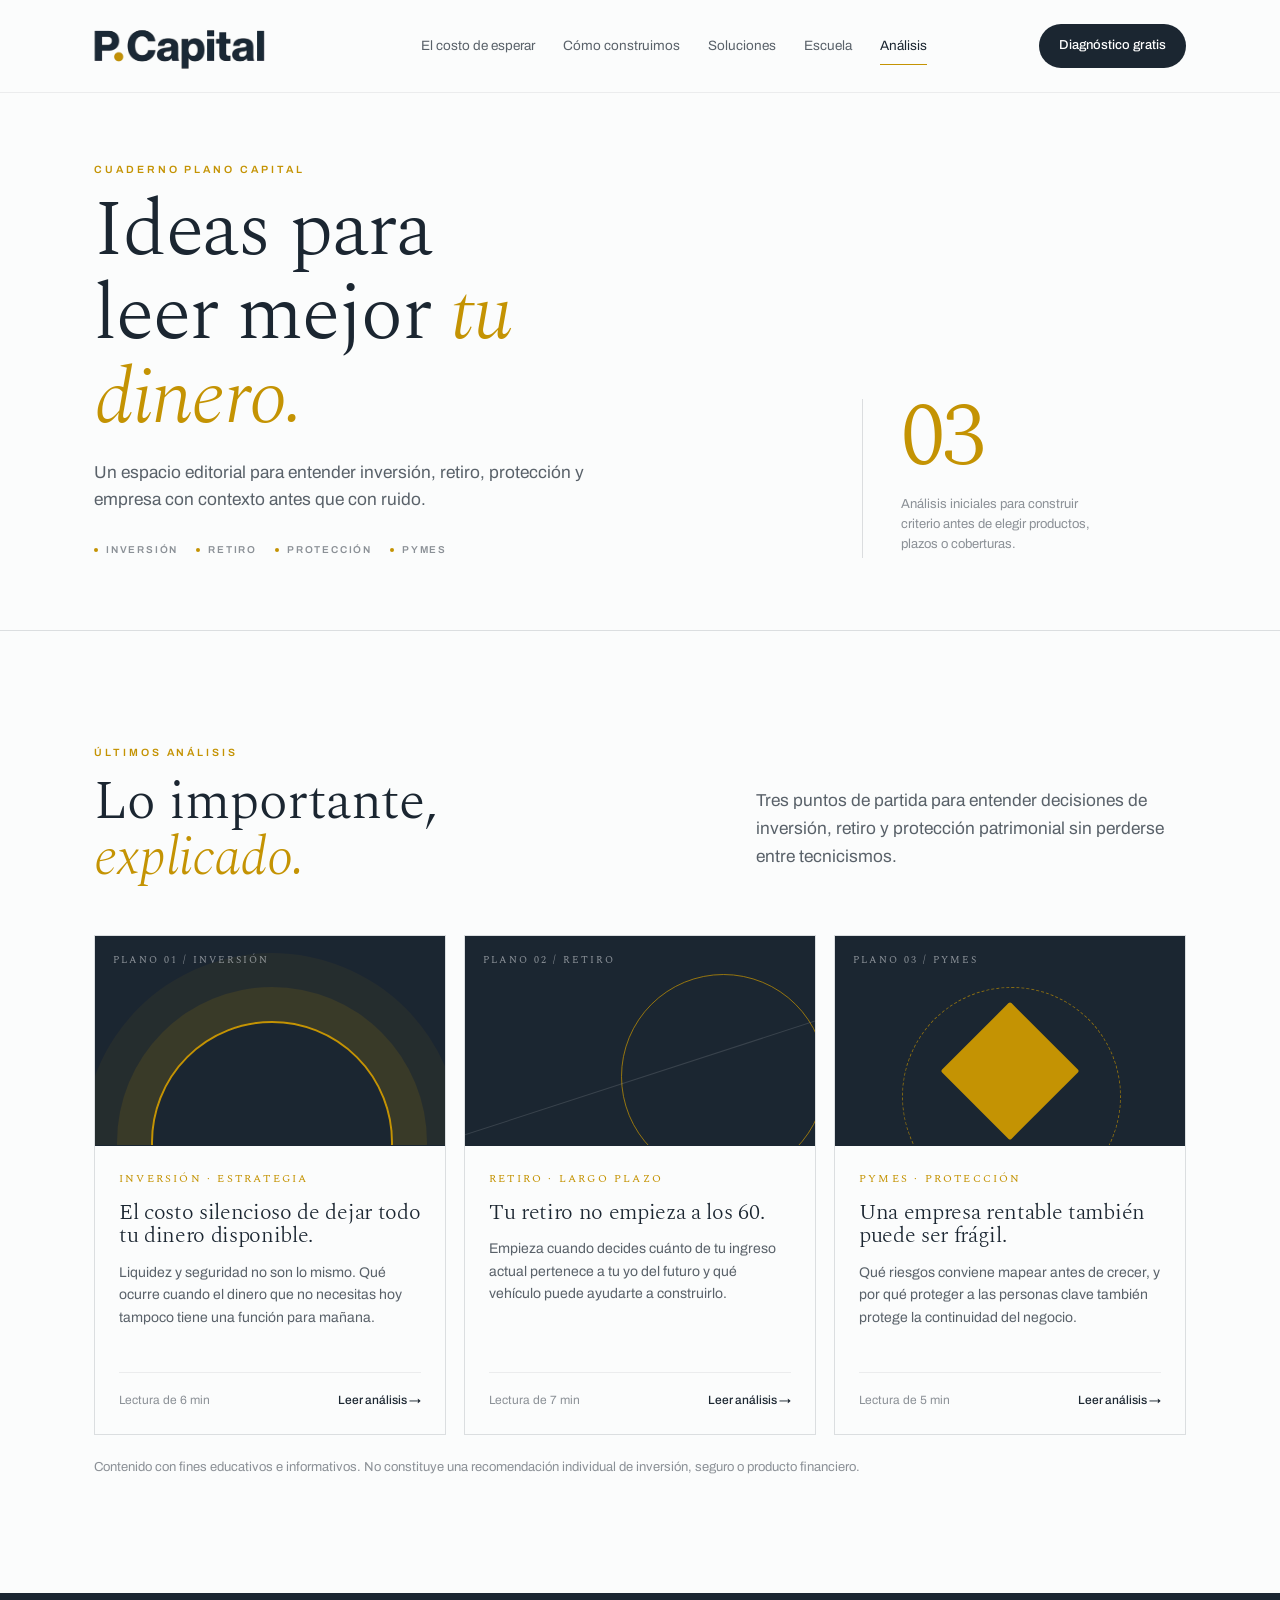
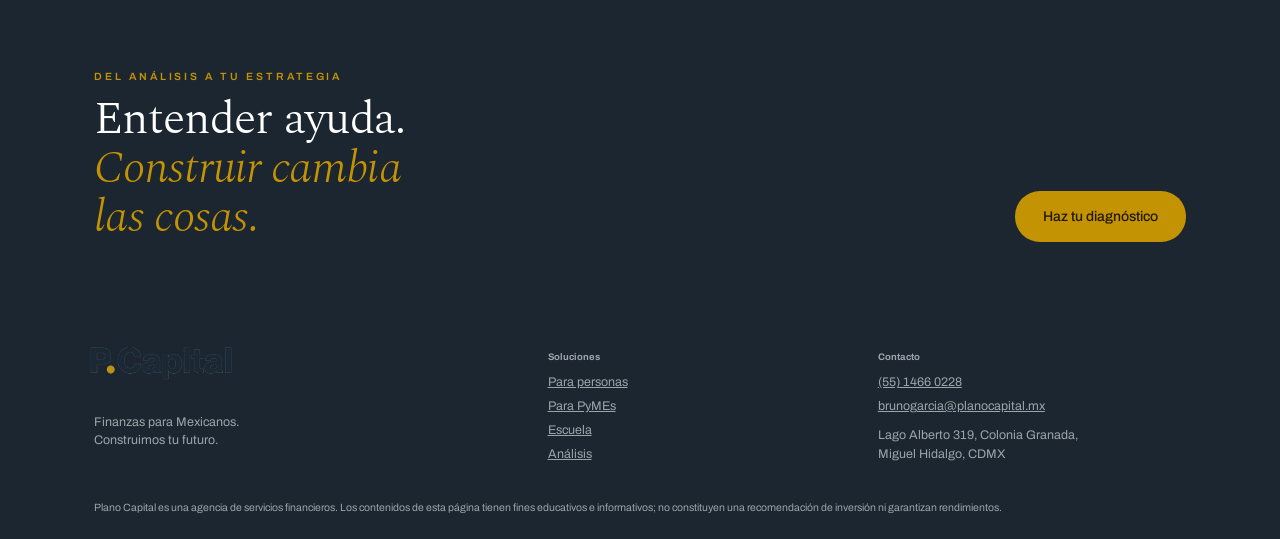
==== commit 19de0c60: "fin" ====
--- a/blog.html
+++ b/blog.html
@@ -458,7 +458,7 @@
       <div>
         <h5>Contacto</h5>
         <p><a href="https://wa.me/525514660228" target="_blank" rel="noopener">(55) 1466 0228</a></p>
-        <p><a href="mailto:patrimoniobrunogarcia@gmail.com">patrimoniobrunogarcia@gmail.com</a></p>
+        <p><a href="mailto:brunogarcia@planocapital.mx">brunogarcia@planocapital.mx</a></p>
         <p style="margin-top:10px">Lago Alberto 319, Colonia Granada,<br>Miguel Hidalgo, CDMX</p>
       </div>
     </div>
--- a/src/css/styles.css
+++ b/src/css/styles.css
@@ -342,9 +342,11 @@
 }
 
 
-/* pausa al hover */
-.marquesina:hover .pista-m {
-  animation-play-state: paused;
+/* pausa al hover — solo en dispositivos con mouse real, no en touch */
+@media (hover: hover) and (pointer: fine) {
+  .marquesina:hover .pista-m {
+    animation-play-state: paused;
+  }
 }
 
 
@@ -986,6 +988,25 @@
 	}
 }
 
+/* ── el arco: solo reduce el espacio del bloque, sin tocar el dibujo ── */
+@media (min-width: 861px) {
+	#arco.pad {
+		padding-top: clamp(48px, 6vw, 90px);
+		padding-bottom: clamp(48px, 6vw, 90px);
+	}
+
+	@media (min-width: 861px) {
+	.constr .cTxt {
+		transform: translateY(70px);
+	}
+}
+
+	.constr .carrusel {
+		margin-top: clamp(20px, 2.4vw, 32px);
+	}
+}
+
+
 /* ── calculadora ── */
 .calc {
 	display: grid;
@@ -1462,40 +1483,46 @@
 }
 
 footer {
-	background: var(--tinta);
-	color: rgba(238, 241, 244, 0.62);
-	padding: clamp(34px, 4vw, 60px) 0;
-	font-size: 14px;
-}
+  background: var(--tinta);
+  color: rgba(238, 241, 244, 0.62);
+  padding: 20px 0 16px;
+  font-size: 14px;
+}
+
 .fg {
-	display: grid;
-	grid-template-columns: 1.4fr 1fr 1fr;
-	gap: 28px;
-}
-footer h5 {
-	margin: 0 0 12px;
-	font-size: 10.5px;
-	letter-spacing: 0.2em;
-	text-transform: uppercase;
-	color: #fff;
-	font-weight: 600;
-}
+  display: grid;
+  grid-template-columns: 1.4fr 1fr 1fr;
+  gap: 28px;
+  align-items: start;
+}
+
 footer p {
-	margin: 0 0 7px;
-}
-footer a {
-	text-decoration: none;
-}
-footer a:hover {
-	color: #fff;
-}
+  margin: 0 0 5px;
+}
+
+footer .wordmark {
+  margin: 0 0 10px;
+}
+
 .legal {
-	margin-top: 30px;
-	padding-top: 20px;
-	border-top: 1px solid rgba(255, 255, 255, 0.1);
-	font-size: 11.5px;
-	line-height: 1.75;
-	color: rgba(238, 241, 244, 0.42);
+  margin-top: 16px;
+  padding-top: 12px;
+}
+
+@media (max-width: 700px) {
+  footer {
+    padding: 28px 0 20px;
+  }
+
+  .fg {
+    grid-template-columns: 1fr;
+    gap: 24px;
+  }
+
+  .legal {
+    margin-top: 20px;
+    padding-top: 14px;
+  }
 }
 
 .flot {
@@ -1793,6 +1820,108 @@
   color: var(--oro);
 }
 
+/* DESKTOP: oculto */
+.solucion-toggle {
+  display: none;
+}
+
+
+/* MOBILE / TABLET */
+@media (max-width: 800px) {
+
+  .solucion-toggle {
+    display: flex;
+    align-items: center;
+    justify-content: center;
+    gap: 9px;
+
+    width: fit-content;
+    margin: 22px auto 0;
+    padding: 12px 30px;
+
+    border: 1px solid var(--petroleo);
+    border-radius: 999px;
+
+    background: transparent;
+    color: var(--petroleo);
+
+    font-family: var(--a);
+    font-size: 11.5px;
+    font-weight: 600;
+    letter-spacing: 0.14em;
+    text-transform: uppercase;
+
+    cursor: pointer;
+
+    transition:
+      background 0.35s var(--e),
+      border-color 0.35s var(--e),
+      color 0.35s var(--e);
+  }
+
+  .solucion-toggle:hover {
+    background: rgba(21, 67, 96, 0.06);
+  }
+
+  .solucion-toggle-icono {
+    position: relative;
+    width: 10px;
+    height: 10px;
+    flex-shrink: 0;
+  }
+
+  .solucion-toggle-icono::before,
+  .solucion-toggle-icono::after {
+    content: "";
+    position: absolute;
+    background: currentColor;
+
+    transition:
+      transform 0.4s var(--e),
+      opacity 0.3s;
+  }
+
+  .solucion-toggle-icono::before {
+    top: 4.5px;
+    left: 0;
+    width: 10px;
+    height: 1.3px;
+  }
+
+  .solucion-toggle-icono::after {
+    top: 0;
+    left: 4.5px;
+    width: 1.3px;
+    height: 10px;
+  }
+
+  .solucion-bloque.abierto .solucion-toggle {
+    background: var(--oro);
+    border-color: var(--oro);
+    color: #201800;
+  }
+
+  .solucion-bloque.abierto .solucion-toggle-icono::after {
+    transform: rotate(90deg);
+    opacity: 0;
+  }
+
+
+  /* cuerpo cerrado en mobile */
+  .solucion-cuerpo {
+    display: grid;
+    grid-template-rows: 0fr;
+    transition: grid-template-rows 0.5s var(--e);
+  }
+
+  .solucion-bloque.abierto .solucion-cuerpo {
+    grid-template-rows: 1fr;
+  }
+
+  .solucion-cuerpo-inner {
+    overflow: hidden;
+  }
+}
 
 /* responsive */
 
@@ -1812,6 +1941,93 @@
     border-top: 1px solid var(--linea);
   }
 
+.solucion-toggle { display: none; }
+
+@media (max-width: 800px) {
+
+	.solucion-cabecera {
+		grid-template-columns: auto 1fr; /* vuelve a 2 columnas */
+	}
+
+	.solucion-toggle {
+		display: flex;
+		align-items: center;
+		justify-content: center;
+		gap: 9px;
+
+		width: fit-content;
+		margin: 22px auto 0;
+		padding: 12px 30px;
+
+		border: 1px solid var(--petroleo);
+		border-radius: 999px;
+		background: transparent;
+		color: var(--petroleo);
+
+		font-family: var(--a);
+		font-size: 11.5px;
+		font-weight: 600;
+		letter-spacing: 0.14em;
+		text-transform: uppercase;
+
+		cursor: pointer;
+		transition:
+			background 0.35s var(--e),
+			border-color 0.35s var(--e),
+			color 0.35s var(--e);
+	}
+
+	.solucion-toggle:hover {
+		background: rgba(21, 67, 96, 0.06);
+	}
+
+	.solucion-toggle-icono {
+		position: relative;
+		width: 10px;
+		height: 10px;
+		flex-shrink: 0;
+	}
+	.solucion-toggle-icono::before,
+	.solucion-toggle-icono::after {
+		content: "";
+		position: absolute;
+		background: currentColor;
+		transition: transform 0.4s var(--e), opacity 0.3s;
+	}
+	.solucion-toggle-icono::before { top: 4.5px; left: 0; width: 10px; height: 1.3px; }
+	.solucion-toggle-icono::after { top: 0; left: 4.5px; width: 1.3px; height: 10px; }
+
+	/* estado abierto: contraste con oro */
+	.solucion-bloque.abierto .solucion-toggle {
+		background: var(--oro);
+		border-color: var(--oro);
+		color: #201800;
+	}
+	.solucion-bloque.abierto .solucion-toggle-icono::after {
+		transform: rotate(90deg);
+		opacity: 0;
+	}
+
+	/* grid-template-rows anima hacia el alto real del contenido */
+	.solucion-cuerpo {
+		display: grid;
+		grid-template-rows: 0fr;
+		transition: grid-template-rows 0.5s var(--e);
+	}
+	.solucion-bloque.abierto .solucion-cuerpo {
+		grid-template-rows: 1fr;
+	}
+	.solucion-cuerpo-inner {
+		overflow: hidden;
+	}
+	.solucion-lista {
+		padding-top: 6px;
+	}
+	.solucion-link {
+		margin-bottom: 4px;
+	}
+}
+  
 }
 
 
